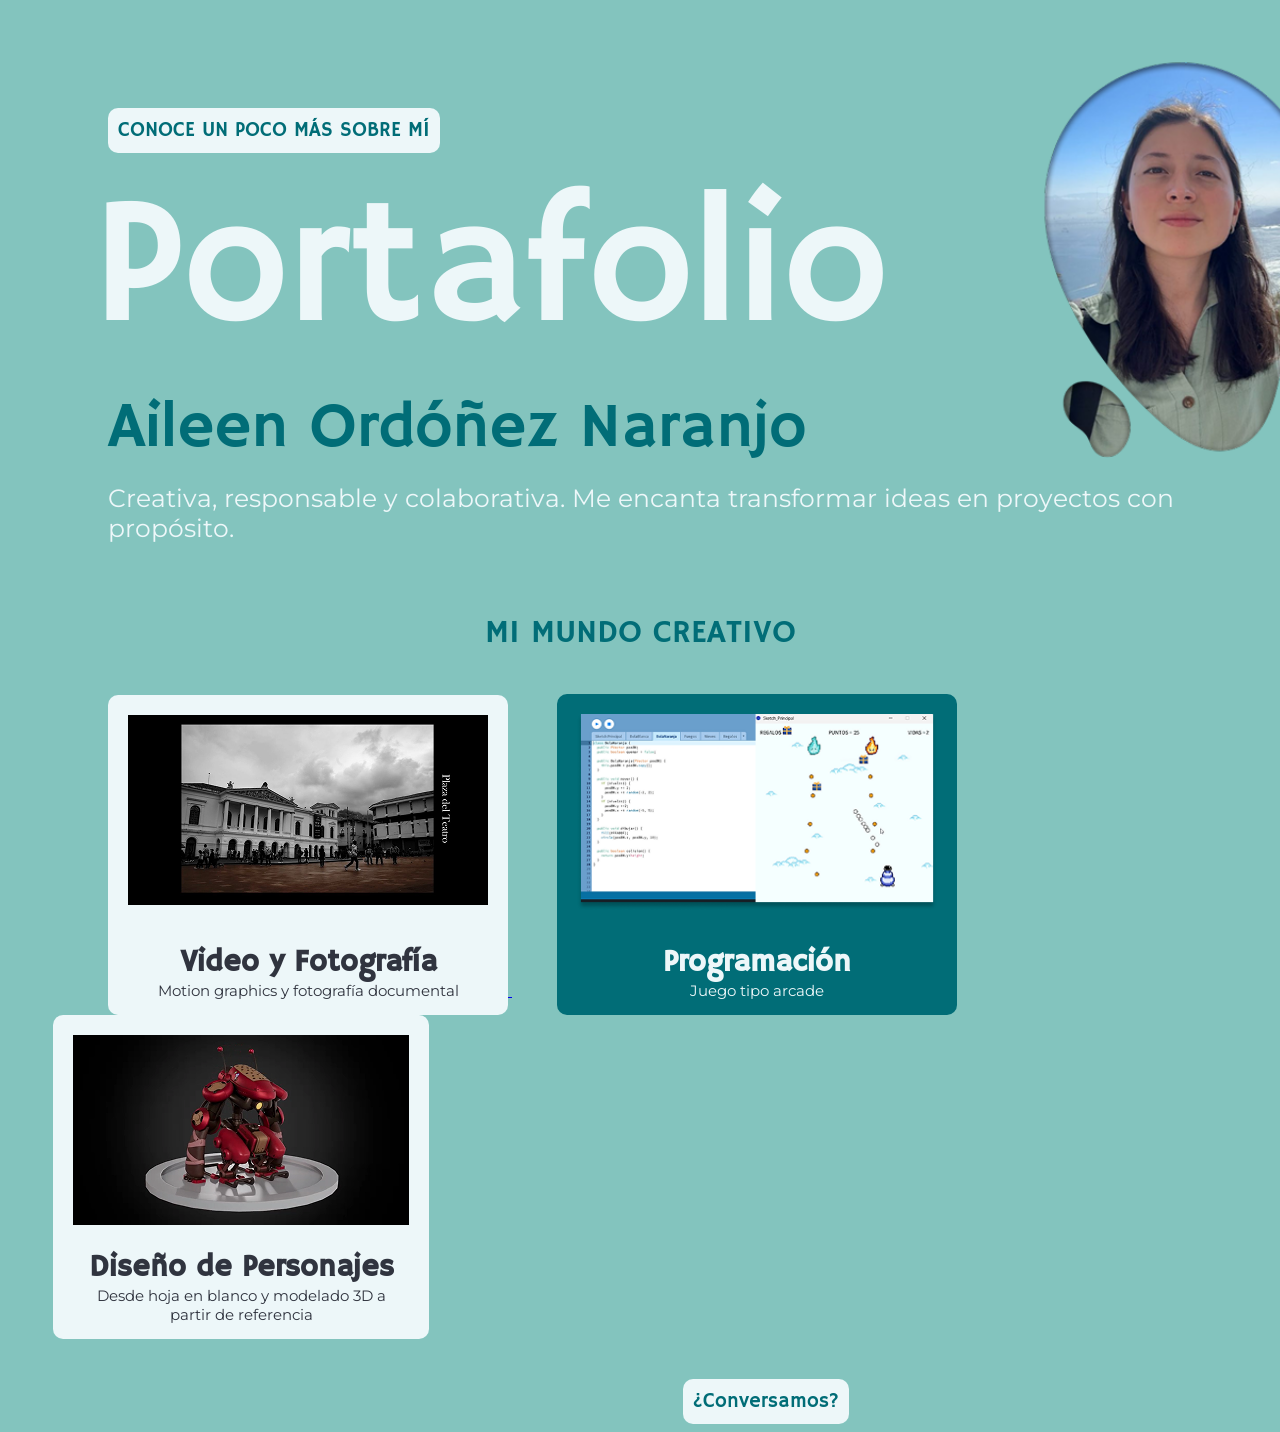
==== PORTAFOLIO/index.html @ f8389cc5 "Add files via upload" ====
<!DOCTYPE html>
<html lang="es">

<head>

    <!--Fonts-->
    <link rel="preconnect" href="https://fonts.googleapis.com">
    <link rel="preconnect" href="https://fonts.gstatic.com" crossorigin>
    <link
        href="https://fonts.googleapis.com/css2?family=Hammersmith+One&family=Montserrat:ital,wght@0,100..900;1,100..900&display=swap"
        rel="stylesheet">



    <meta charset="UTF-8">
    <title> Aileen Ordóñez | Portafolio</title>
    <link rel="stylesheet" href="EstilosPortafolio.css">

    <meta name=”description” content=”Aileen Ordóñez Naranjo”>

</head>

<body>
    <header>
        <section>
            <div class="botonApdf">
                <a target="_blank"
                    href="https://www.canva.com/design/DAG_qXYmJoY/pIHDZ4THQhesZ3-flbfn0g/view?utm_content=DAG_qXYmJoY&utm_campaign=designshare&utm_medium=link2&utm_source=uniquelinks&utlId=h8a8e1ef6e3">CONOCE
                    UN POCO MÁS SOBRE MÍ</a>
            </div>
            <h1> Portafolio </h1>
            <h2> Aileen Ordóñez Naranjo </h2>
        </section>
        <aside> <img src="Images/FotoAO.png" alt="Fotografía Aileen Ordóñez"> </aside>
    </header>

    <h6> Creativa, responsable y colaborativa. Me encanta transformar ideas en proyectos con propósito.</h6>
    <h3> MI MUNDO CREATIVO</h3>

    <div class="proyectos">

        <a href="video.html">
            <div class="card">
                <img src="Images/BotFot.png" alt="Portada de Proyectos de Video y Fotografía">
                <div class="container">
                    <h4><b>Video y Fotografía</b></h4>
                    <p> Motion graphics y fotografía documental </p>
                </div>
            </div>
        </a>


        <a href="programacion.html">
            <div class="card2">
                <img src="Images/BotPro.png" alt="Portada del Proyecto de Programación">
                <div class="container2">
                    <h5><b>Programación</b></h5>
                    <p> Juego tipo arcade </p>
                </div>
            </div>
        </a>

        <a href="personajes.html">
            <div class="card3">
                <img src="Images/BotPer.png" alt="Portada de Proyectos de Diseño de Personajes">
                <div class="container3">
                    <h4><b>Diseño de Personajes</b></h4>
                    <p> Desde hoja en blanco y modelado 3D a <br> partir de referencia </p>
                </div>
            </div>
        </a>

    </div>

    <div class="botonContacto">
        <a href="contactos.html">¿Conversamos?</a>
    </div>



</body>
---- PORTAFOLIO/EstilosPortafolio.css ----
.botonApdf{
    background-color: #EDF7F9;
    font-family: "Hammersmith One", sans-serif;;
    padding: 10px;
    margin-top: 100px;
    margin-left: 100px;
    display: inline-block;
    border-radius: 10px;
}

.botonApdf a {
    font-family: "Hammersmith One", sans-serif;
    color: #016D77;
    text-decoration: none;
    font-size: 20px;
}

.botonApdf:hover {
    background-color: #D8E1E3;
}

.botonContacto{
    background-color: #EDF7F9;
    font-family: "Hammersmith One", sans-serif;;
    padding: 10px;
    margin-top: 40px;
    margin-left: 675px;
    display: inline-block;
    border-radius: 10px;
}

.botonContacto a {
    font-family: "Hammersmith One", sans-serif;
    color: #016D77;
    text-decoration: none;
    font-size: 20px;
}

.botonContacto:hover {
    background-color: #D8E1E3;
}

body{
    background-color: #83C4BE;
     font-family: "Montserrat", sans-serif;
     font-style: normal;

}

h1 {
    font-family: "Hammersmith One", sans-serif;;
    color:#EDF7F9;
    text-decoration: none;
    margin-top: 5px;
    margin-left: 85px;
    margin-bottom: 5px;
    font-weight: normal;
    font-style: normal;
    font-size: 180px;
}

h2 {
    font-family: "Hammersmith One", sans-serif;;
    color:#016D77;
    text-decoration: none;
    margin-top: 5px;
    margin-left: 100px;
    margin-bottom: 5px;
    font-weight: normal;
    font-style: normal;
    font-size: 64px;
}

h3 {
    font-family: "Hammersmith One", sans-serif;;
    color:#016D77;
    text-decoration: none;
    text-align: center;
    margin: 20px;
    padding: 12px;
    font-weight: normal;
    font-style: normal;
    font-size: 32px;
}

h4{
    font-family: "Hammersmith One", sans-serif;;
    text-align: center;
    text-decoration: none;
    font-size: 30px;
    color: #30343F;
    margin-top: 0px;
    margin-bottom: 0px;
    font-weight: normal;
    font-style: normal;
}

h5{
    font-family: "Hammersmith One", sans-serif;;
    text-align: center;
    text-decoration: none;
    font-size: 30px;
    color: #EDF7F9;
    margin-top: 0px;
    margin-bottom: 0px;
    font-weight: normal;
    font-style: normal;
}

h6 {
    font-family:"Montserrat", sans-serif;;
    font-style: normal;
    text-decoration: none;
    color:#EDF7F9;
    font-weight: normal;
    margin-left: 100px;
    margin-top: 10px;
    font-size: 25px;
}

p{
    font-family:"Montserrat", sans-serif;;
    text-align: center;
     text-decoration: none;
    font-size: 15px;
    color: #30343F;
    margin-top: 0px;
    font-weight: normal;
    font-style: normal;

}

.container2 p{
    font-family:"Montserrat", sans-serif;;
    text-align: center;
    font-size: 15px;
    color: #EDF7F9;
    margin-top: 0px;
    font-weight: normal;
    font-style: normal;

}

header {
    display: grid;
    grid-template-columns: 1fr 1fr;
}

aside img{  
    width: 280px;
    margin-left: 150px;
    margin-top: 50px;
}



.card {
    margin-left: 100px;
    margin-top: 10px;
    display: inline-block;
    border-radius: 10px;
    background-color: #EDF7F9;

}

.card:hover{
    background-color: #D8E1E3;
}

.card img{
    width: 360px;
    margin: 20px;
    margin-bottom: 35px;
}

.card2 {
    margin-left: 45px;
    align-self: center;
    display: inline-block;
    border-radius: 10px;
    background-color: #016D77;

}

.card2:hover{
    background-color: #01545C;
}

.card2 img{
    height: 196px;
    width: 360px;
    margin: 20px;
    margin-bottom: 30px;
}

.card3 {
    margin-left: 45px;
    display: inline-block;
    border-radius: 10px;
    background-color: #EDF7F9;

}

.card3:hover{
    background-color: #D8E1E3;
}

.card3 img{
    width: 336px;
    margin: 20px;
}
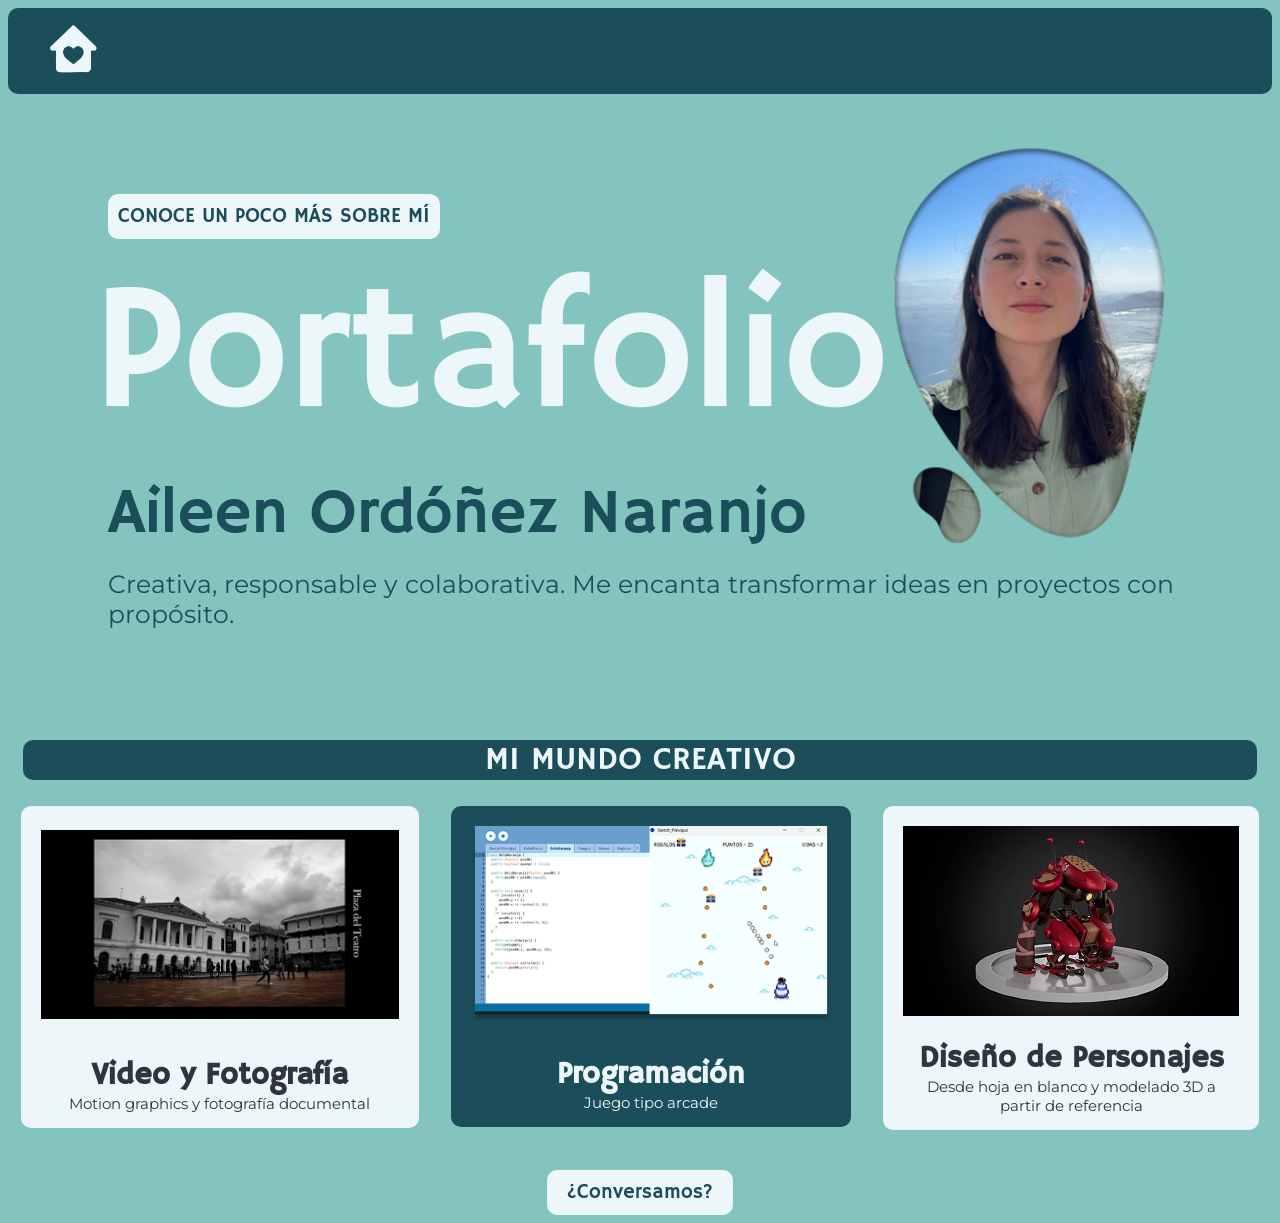
==== commit f8dcf5c4: "Add files via upload" ====
--- a/PORTAFOLIO/index.html
+++ b/PORTAFOLIO/index.html
@@ -13,15 +13,23 @@
 
 
     <meta charset="UTF-8">
+    <meta name="viewport" content="width=device-width, initial-scale=1.0">
     <title> Aileen Ordóñez | Portafolio</title>
     <link rel="stylesheet" href="EstilosPortafolio.css">
 
-    <meta name=”description” content=”Aileen Ordóñez Naranjo”>
+    <meta name="description" content="Aileen Ordóñez Naranjo">
 
 </head>
 
 <body>
-    <header>
+
+    <header class="volver">
+        <a href="index.html" class="botHome">
+            <img src="Images/BotHome.png" alt="Ir al inicio" class="home-icon">
+        </a>
+    </header>
+
+    <main>
         <section>
             <div class="botonApdf">
                 <a target="_blank"
@@ -32,9 +40,11 @@
             <h2> Aileen Ordóñez Naranjo </h2>
         </section>
         <aside> <img src="Images/FotoAO.png" alt="Fotografía Aileen Ordóñez"> </aside>
-    </header>
+    </main>
+
 
     <h6> Creativa, responsable y colaborativa. Me encanta transformar ideas en proyectos con propósito.</h6>
+    <br><br>
     <h3> MI MUNDO CREATIVO</h3>
 
     <div class="proyectos">
--- a/PORTAFOLIO/EstilosPortafolio.css
+++ b/PORTAFOLIO/EstilosPortafolio.css
@@ -1,213 +1,246 @@
-
-
-.botonApdf{
-    background-color: #EDF7F9;
-    font-family: "Hammersmith One", sans-serif;;
-    padding: 10px;
-    margin-top: 100px;
-    margin-left: 100px;
-    display: inline-block;
-    border-radius: 10px;
+.volver {
+    padding: 0.9375rem 2.5rem;
+    margin: 0rem 0rem;
+    background-color: #1B4D5A;
+    border-radius: 0.625rem;
+}
+
+.botHome {
+    display: inline-block;
+}
+
+.home-icon {
+    width: 3.125rem;
+    transition: transform 0.3s ease;
+}
+
+.home-icon:hover {
+    transform: scale(1.1);
+}
+
+.botonApdf {
+    background-color: #EDF7F9;
+    font-family: "Hammersmith One", sans-serif;
+    padding: 0.625rem;
+    margin-top: 6.25rem;
+    margin-left: 6.25rem;
+    display: inline-block;
+    border-radius: 0.625rem;
 }
 
 .botonApdf a {
     font-family: "Hammersmith One", sans-serif;
-    color: #016D77;
-    text-decoration: none;
-    font-size: 20px;
+    color: #1B4D5A;
+    text-decoration: none;
+    font-size: 1.25rem;
 }
 
 .botonApdf:hover {
     background-color: #D8E1E3;
-}
-
-.botonContacto{
-    background-color: #EDF7F9;
-    font-family: "Hammersmith One", sans-serif;;
-    padding: 10px;
-    margin-top: 40px;
-    margin-left: 675px;
-    display: inline-block;
-    border-radius: 10px;
+    transform: scale(1.07);
+}
+
+.botonContacto {
+    background-color: #EDF7F9;
+    font-family: "Hammersmith One", sans-serif;
+    padding: 0.625rem 1.25rem;
+    display: block;
+    width: fit-content;
+    margin: 2.5rem auto 0 auto;
+    border-radius: 0.625rem;
 }
 
 .botonContacto a {
     font-family: "Hammersmith One", sans-serif;
-    color: #016D77;
-    text-decoration: none;
-    font-size: 20px;
+    color: #1B4D5A;
+    text-decoration: none;
+    font-size: 1.25rem;
 }
 
 .botonContacto:hover {
     background-color: #D8E1E3;
 }
 
-body{
+body {
     background-color: #83C4BE;
-     font-family: "Montserrat", sans-serif;
-     font-style: normal;
-
+    font-family: "Montserrat", sans-serif;
+    font-style: normal;
 }
 
 h1 {
-    font-family: "Hammersmith One", sans-serif;;
-    color:#EDF7F9;
-    text-decoration: none;
-    margin-top: 5px;
-    margin-left: 85px;
-    margin-bottom: 5px;
-    font-weight: normal;
-    font-style: normal;
-    font-size: 180px;
+    font-family: "Hammersmith One", sans-serif;
+    color: #EDF7F9;
+    text-decoration: none;
+    margin-top: 0.3125rem;
+    margin-left: 5.3125rem;
+    margin-bottom: 0.3125rem;
+    font-weight: normal;
+    font-style: normal;
+    font-size: 11.25rem;
 }
 
 h2 {
-    font-family: "Hammersmith One", sans-serif;;
-    color:#016D77;
-    text-decoration: none;
-    margin-top: 5px;
-    margin-left: 100px;
-    margin-bottom: 5px;
-    font-weight: normal;
-    font-style: normal;
-    font-size: 64px;
+    font-family: "Hammersmith One", sans-serif;
+    color: #1B4D5A;
+    text-decoration: none;
+    margin-top: 0.3125rem;
+    margin-left: 6.25rem;
+    margin-bottom: 0.3125rem;
+    font-weight: normal;
+    font-style: normal;
+    font-size: 4rem;
 }
 
 h3 {
-    font-family: "Hammersmith One", sans-serif;;
-    color:#016D77;
-    text-decoration: none;
-    text-align: center;
-    margin: 20px;
-    padding: 12px;
-    font-weight: normal;
-    font-style: normal;
-    font-size: 32px;
-}
-
-h4{
-    font-family: "Hammersmith One", sans-serif;;
-    text-align: center;
-    text-decoration: none;
-    font-size: 30px;
+    font-family: "Hammersmith One", sans-serif;
+    background-color: #1B4D5A;
+    color: #EDF7F9;
+    text-decoration: none;
+    text-align: center;
+    margin: 0.9375rem;
+    border-radius: 0.625rem;
+    font-weight: normal;
+    font-style: normal;
+    font-size: 2rem;
+}
+
+h4 {
+    font-family: "Hammersmith One", sans-serif;
+    text-align: center;
+    text-decoration: none;
+    font-size: 1.875rem;
     color: #30343F;
-    margin-top: 0px;
-    margin-bottom: 0px;
-    font-weight: normal;
-    font-style: normal;
-}
-
-h5{
-    font-family: "Hammersmith One", sans-serif;;
-    text-align: center;
-    text-decoration: none;
-    font-size: 30px;
-    color: #EDF7F9;
-    margin-top: 0px;
-    margin-bottom: 0px;
+    margin-top: 0rem;
+    margin-bottom: 0rem;
+    font-weight: normal;
+    font-style: normal;
+}
+
+h5 {
+    font-family: "Hammersmith One", sans-serif;
+    text-align: center;
+    text-decoration: none;
+    font-size: 1.875rem;
+    color: #EDF7F9;
+    margin-top: 0rem;
+    margin-bottom: 0rem;
     font-weight: normal;
     font-style: normal;
 }
 
 h6 {
-    font-family:"Montserrat", sans-serif;;
-    font-style: normal;
-    text-decoration: none;
-    color:#EDF7F9;
-    font-weight: normal;
-    margin-left: 100px;
-    margin-top: 10px;
-    font-size: 25px;
-}
-
-p{
-    font-family:"Montserrat", sans-serif;;
-    text-align: center;
-     text-decoration: none;
-    font-size: 15px;
+    font-family: "Montserrat", sans-serif;
+    font-style: normal;
+    text-decoration: none;
+    color: #1B4D5A;
+    font-weight: normal;
+    margin-left: 6.25rem;
+    margin-top: 0.625rem;
+    font-size: 1.5625rem;
+}
+
+p {
+    font-family: "Montserrat", sans-serif;
+    text-align: center;
+    text-decoration: none;
+    font-size: 0.9375rem;
     color: #30343F;
-    margin-top: 0px;
-    font-weight: normal;
-    font-style: normal;
-
-}
-
-.container2 p{
-    font-family:"Montserrat", sans-serif;;
-    text-align: center;
-    font-size: 15px;
-    color: #EDF7F9;
-    margin-top: 0px;
-    font-weight: normal;
-    font-style: normal;
-
-}
-
-header {
+    margin-top: 0rem;
+    font-weight: normal;
+    font-style: normal;
+}
+
+.container2 p {
+    font-family: "Montserrat", sans-serif;
+    text-align: center;
+    font-size: 0.9375rem;
+    color: #EDF7F9;
+    margin-top: 0rem;
+    font-weight: normal;
+    font-style: normal;
+}
+
+main {
     display: grid;
     grid-template-columns: 1fr 1fr;
 }
 
-aside img{  
-    width: 280px;
-    margin-left: 150px;
-    margin-top: 50px;
-}
-
-
+aside {
+    display: flex;
+    justify-content: flex-end;
+    align-items: flex-start;
+}
+
+aside img {
+    width: 17.5rem;
+    margin-right: 9.375rem;
+    margin-top: 3.125rem;
+}
 
 .card {
-    margin-left: 100px;
-    margin-top: 10px;
-    display: inline-block;
-    border-radius: 10px;
-    background-color: #EDF7F9;
-
-}
-
-.card:hover{
-    background-color: #D8E1E3;
-}
-
-.card img{
-    width: 360px;
-    margin: 20px;
-    margin-bottom: 35px;
+    margin-top: 0.625rem;
+    display: inline-block;
+    border-radius: 0.625rem;
+    background-color: #EDF7F9;
+}
+
+.card:hover {
+    background-color: #D8E1E3;
+}
+
+.card img {
+    width: 22.4rem;
+    margin: 1.25rem;
+    margin-bottom: 2.1rem;
+    margin-top: 1.5rem;
 }
 
 .card2 {
-    margin-left: 45px;
+    margin-top: 0.625rem;
     align-self: center;
     display: inline-block;
-    border-radius: 10px;
-    background-color: #016D77;
-
-}
-
-.card2:hover{
-    background-color: #01545C;
-}
-
-.card2 img{
-    height: 196px;
-    width: 360px;
-    margin: 20px;
-    margin-bottom: 30px;
+    border-radius: 0.625rem;
+    background-color: #1B4D5A;
+}
+
+.card2:hover {
+    background-color: #102f36;
+}
+
+.card2 img {
+    height: 12.25rem;
+    width: 22.5rem;
+    margin: 1.25rem;
+    margin-bottom: 1.875rem;
 }
 
 .card3 {
-    margin-left: 45px;
-    display: inline-block;
-    border-radius: 10px;
-    background-color: #EDF7F9;
-
-}
-
-.card3:hover{
-    background-color: #D8E1E3;
-}
-
-.card3 img{
-    width: 336px;
-    margin: 20px;
-}+    margin-top: 0.625rem;
+    display: inline-block;
+    border-radius: 0.625rem;
+    background-color: #EDF7F9;
+}
+
+.card3:hover {
+    background-color: #D8E1E3;
+}
+
+.card3 img {
+    width: 21rem;
+    margin: 1.25rem;
+}
+
+.proyectos {
+    display: grid;
+    grid-template-columns: repeat(3, max-content);
+    justify-content: center;
+    gap: 2rem;
+    margin-top: 1rem;
+}
+
+@media (max-width: 1150px) {
+    .proyectos {
+        grid-template-columns: 1fr;
+        justify-items: center;
+    }
+}
